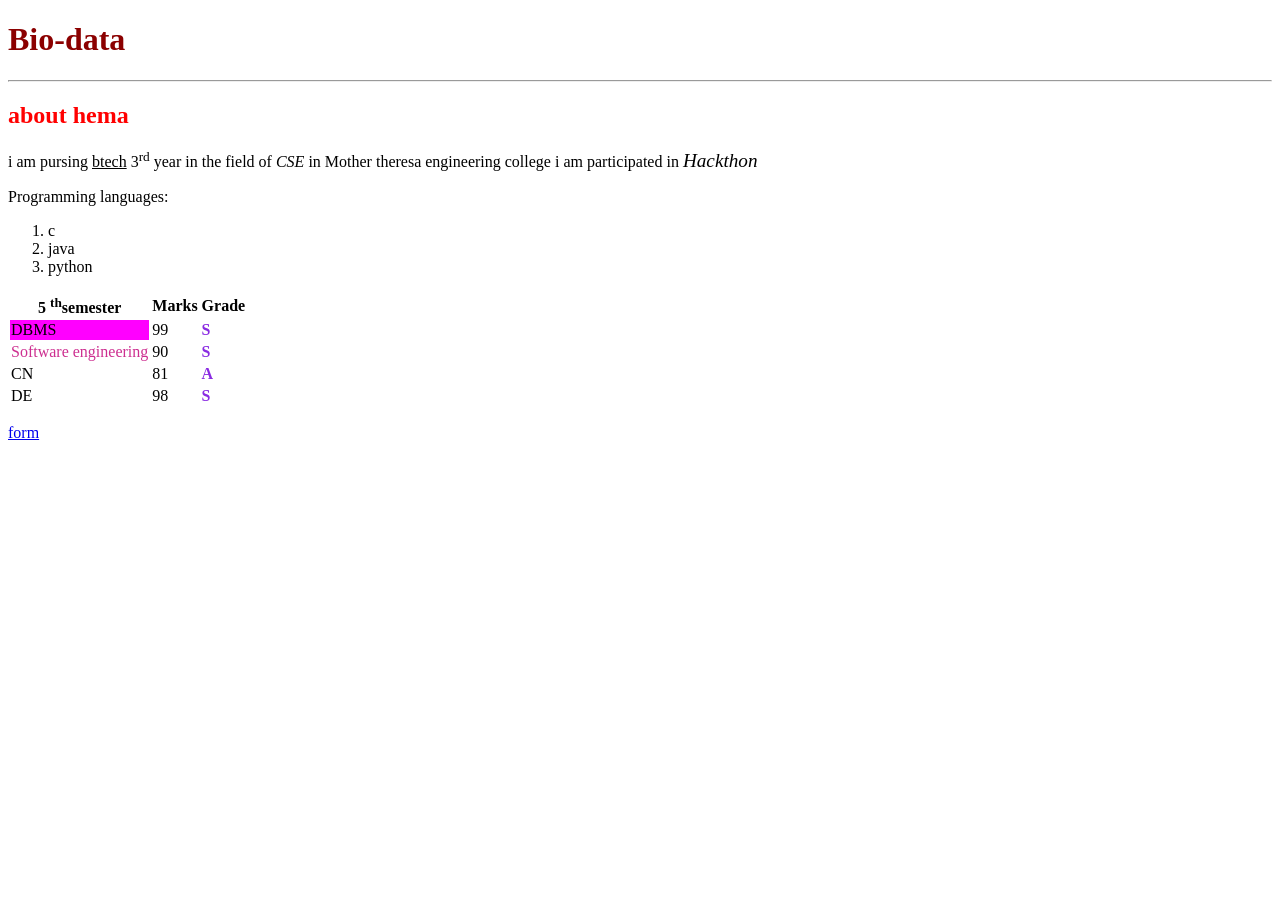
==== index.html @ e2f042f8 "HTML-CSS" ====
<!DOCTYPE html>
<html lang="en">
<head>
    <meta charset="UTF-8">
    <meta name="viewport" content="width=device-width, initial-scale=1.0">
    <title>Navya</title>
    <link rel="stylesheet" href="style.css">
</head>
<body>
    <h1>Bio-data</h1>
    <hr>
    <h2 style="color:red">about hema</h2>
    <p>i am pursing <u>btech</u> 3<sup>rd</sup> year in the field of <i>CSE</i> in Mother theresa engineering college i am participated in <Big><i>Hackthon</i></Big></p>
    <p>Programming languages:
        <br>
        <ol>
        <li>c</li>
         <li>java</li>
        <li>python</li>
        </ol></p>
        <p>
            <table>
                <tr>
                    <th>5 <sup>th</sup>semester</th>
                    <th>Marks</th>
                    <th>Grade</th>
                </tr>
                <tr>
                    <td class="myclass">DBMS</td>
                    <td>99</td>
                    <td><b>S</b></td>
                </tr>
                <tr>
                    <td id="id1">Software engineering</td>
                    <td>90</td>
                    <td><b>S</b></td>
                </tr>
                <tr>
                    <td>CN</td>
                    <td>81</td>
                    <td><b>A</b></td>
                </tr>
                <tr>
                    <td>DE</td>
                    <td>98</td>
                    <td><b>S</b></td>
                </tr>
            
            </table>
        </p>
<a href="form.html">form</a></body>
</html>
---- style.css ----
h1{
    color:darkred;
}
b{
    color:blueviolet;
}
#id1{
    color:rgb(205, 47, 144);
}
.myclass{
    background-color: fuchsia;
}
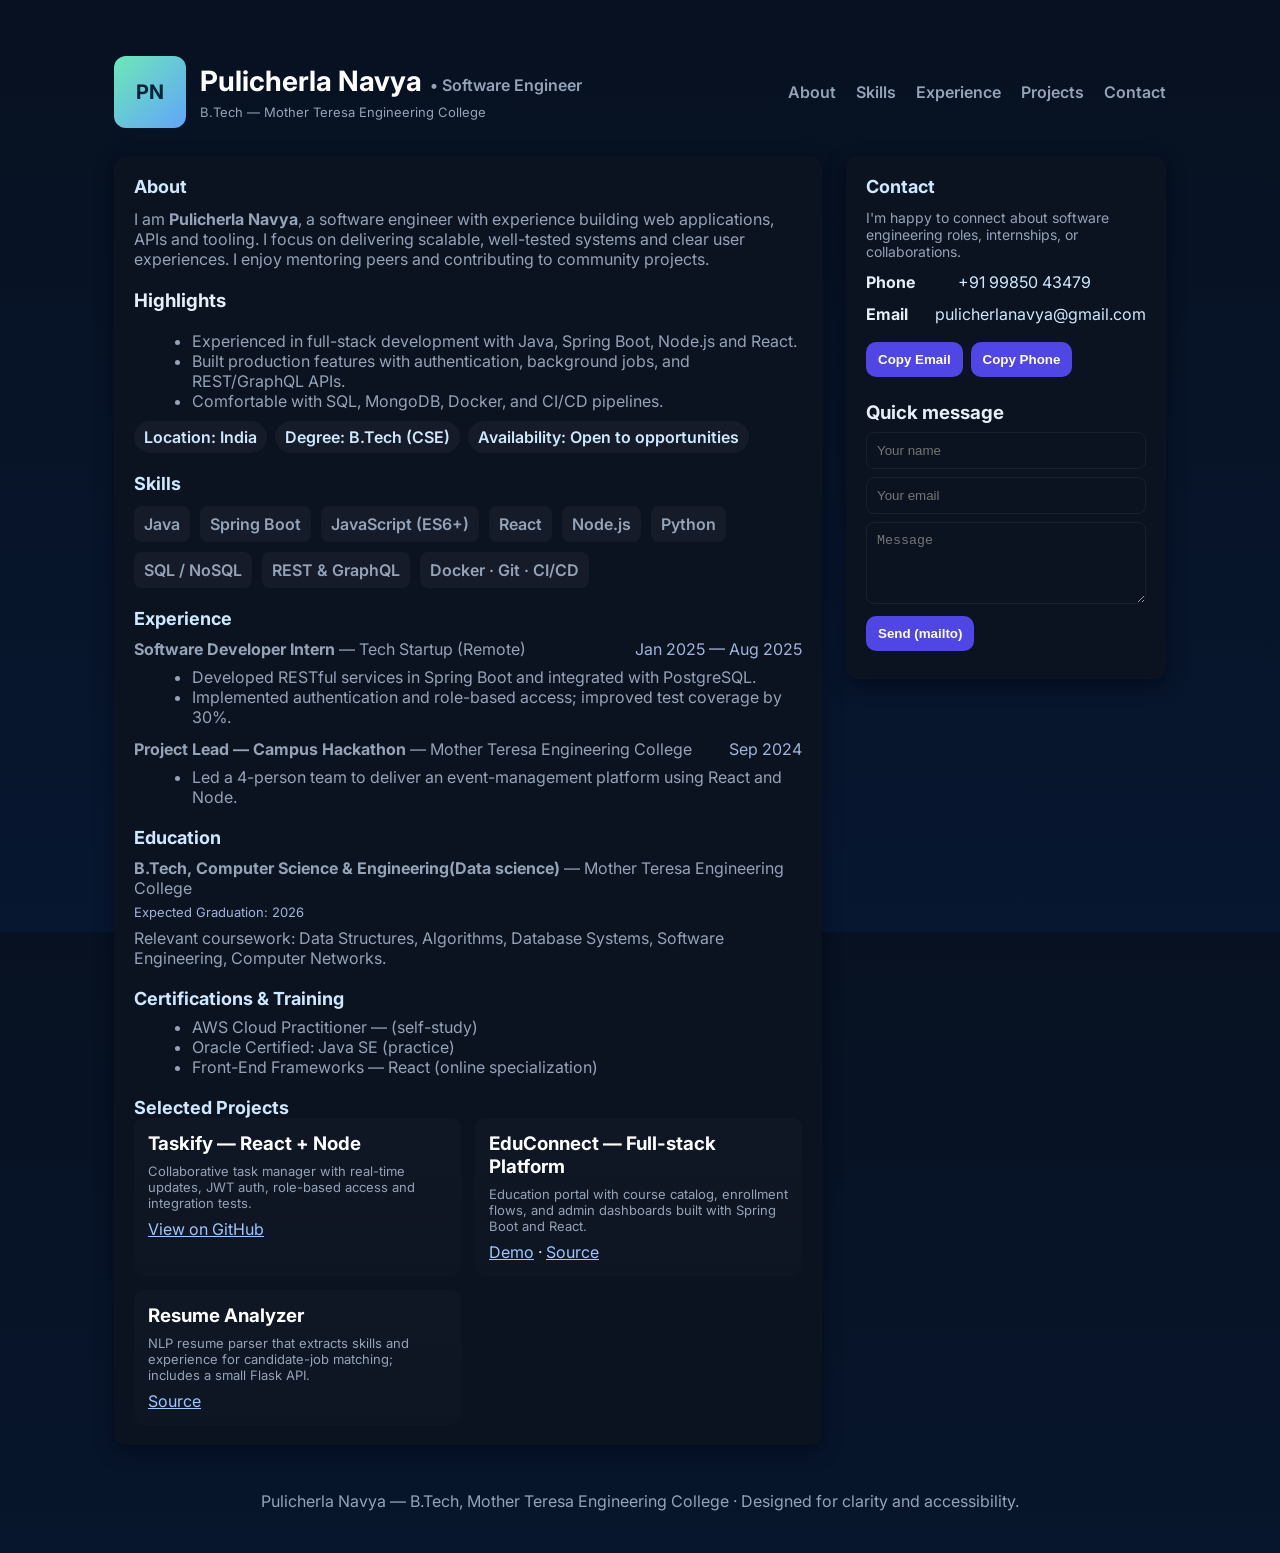
==== commit d409b9d8: "HTML-CSS" ====
--- a/index.html
+++ b/index.html
@@ -1,52 +1,209 @@
 <!DOCTYPE html>
 <html lang="en">
 <head>
-    <meta charset="UTF-8">
-    <meta name="viewport" content="width=device-width, initial-scale=1.0">
-    <title>Navya</title>
-    <link rel="stylesheet" href="style.css">
+    <meta charset="utf-8" />
+    <meta name="viewport" content="width=device-width,initial-scale=1" />
+    <title>Pulicherla Navya — Software Engineer</title>
+    <meta name="description" content="Pulicherla Navya — Software Engineer. Full-stack web developer skilled in Java, JavaScript, React, Node.js. Open to opportunities." />
+    <meta property="og:title" content="Pulicherla Navya — Software Engineer" />
+    <meta property="og:description" content="Full-stack web developer skilled in Java, JavaScript, React, Node.js. Open to opportunities." />
+    <meta property="og:type" content="website" />
+    <link href="https://fonts.googleapis.com/css2?family=Inter:wght@300;400;600;700&display=swap" rel="stylesheet">
+    <script type="application/ld+json">
+    {"@context":"http://schema.org","@type":"Person","name":"Pulicherla Navya","jobTitle":"Software Engineer","email":"pulicherlanavya@gmail.com","telephone":"+919985043479","alumniOf":"Mother Teresa Engineering College"}
+    </script>
+    <style>
+        :root{--bg:#0f1724;--card:#0b1220;--accent:#4f46e5;--muted:#94a3b8;--glass:rgba(255,255,255,0.04)}
+        *{box-sizing:border-box}
+        html,body{height:100%;margin:0;font-family:Inter,system-ui,-apple-system,Segoe UI,Roboto,'Helvetica Neue',Arial;color:#e6eef8;background:linear-gradient(180deg,#071121 0%,#071730 100%)}
+        .container{max-width:1100px;margin:32px auto;padding:24px}
+        header{display:flex;align-items:center;justify-content:space-between;gap:16px}
+        .brand{display:flex;align-items:center;gap:14px}
+        .avatar{width:72px;height:72px;border-radius:12px;background:linear-gradient(135deg,#6ee7b7,#60a5fa);display:flex;align-items:center;justify-content:center;color:#04263b;font-weight:700;font-size:20px}
+        nav a{color:var(--muted);text-decoration:none;margin-left:16px;font-weight:600}
+        .hero{display:grid;grid-template-columns:1fr 320px;gap:24px;margin-top:28px;align-items:start}
+        .card{background:var(--card);padding:20px;border-radius:12px;box-shadow:0 6px 18px rgba(2,6,23,0.6)}
+        h1{margin:0;font-size:28px;color:#fff}
+        h2{margin:0;font-size:18px;color:#cfe8ff}
+        p.lead{color:var(--muted);margin-top:12px}
+        .info-list{display:flex;flex-wrap:wrap;gap:8px;margin-top:10px}
+        .chip{background:var(--glass);padding:6px 10px;border-radius:999px;color:#cfe8ff;font-weight:600}
+        .skills{display:flex;flex-wrap:wrap;gap:10px;margin-top:12px}
+        .skill{background:rgba(255,255,255,0.04);padding:8px 10px;border-radius:8px;color:var(--muted);font-weight:600}
+        .right .contact-card{display:flex;flex-direction:column;gap:12px}
+        .contact-item{display:flex;align-items:center;gap:12px}
+        .btn{background:var(--accent);color:white;padding:10px 12px;border-radius:10px;border:none;font-weight:700;cursor:pointer}
+        section{margin-top:20px}
+        .projects{display:grid;grid-template-columns:repeat(auto-fit,minmax(240px,1fr));gap:14px}
+        .project{padding:14px;background:linear-gradient(180deg,rgba(255,255,255,0.02),rgba(255,255,255,0.01));border-radius:10px}
+        .project h3{margin:0 0 8px 0;color:#fff}
+        footer{margin-top:28px;padding:18px;text-align:center;color:var(--muted)}
+        form input,form textarea{width:100%;padding:10px;border-radius:8px;border:1px solid rgba(255,255,255,0.06);background:transparent;color:#dbeafe}
+        @media(max-width:880px){.hero{grid-template-columns:1fr}.avatar{width:64px;height:64px}}
+    </style>
 </head>
 <body>
-    <h1>Bio-data</h1>
-    <hr>
-    <h2 style="color:red">about hema</h2>
-    <p>i am pursing <u>btech</u> 3<sup>rd</sup> year in the field of <i>CSE</i> in Mother theresa engineering college i am participated in <Big><i>Hackthon</i></Big></p>
-    <p>Programming languages:
-        <br>
-        <ol>
-        <li>c</li>
-         <li>java</li>
-        <li>python</li>
-        </ol></p>
-        <p>
-            <table>
-                <tr>
-                    <th>5 <sup>th</sup>semester</th>
-                    <th>Marks</th>
-                    <th>Grade</th>
-                </tr>
-                <tr>
-                    <td class="myclass">DBMS</td>
-                    <td>99</td>
-                    <td><b>S</b></td>
-                </tr>
-                <tr>
-                    <td id="id1">Software engineering</td>
-                    <td>90</td>
-                    <td><b>S</b></td>
-                </tr>
-                <tr>
-                    <td>CN</td>
-                    <td>81</td>
-                    <td><b>A</b></td>
-                </tr>
-                <tr>
-                    <td>DE</td>
-                    <td>98</td>
-                    <td><b>S</b></td>
-                </tr>
-            
-            </table>
-        </p>
-<a href="form.html">form</a></body>
+    <div class="container">
+        <header>
+            <div class="brand">
+                <div class="avatar">PN</div>
+                <div>
+                    <div style="display:flex;gap:8px;align-items:baseline"><h1>Pulicherla Navya</h1><span style="color:var(--muted);font-weight:600">• Software Engineer</span></div>
+                    <div style="color:var(--muted);font-size:13px;margin-top:6px">B.Tech — Mother Teresa Engineering College</div>
+                </div>
+            </div>
+            <nav aria-label="Main navigation">
+                <a href="#about">About</a>
+                <a href="#skills">Skills</a>
+                <a href="#experience">Experience</a>
+                <a href="#projects">Projects</a>
+                <a href="#contact">Contact</a>
+            </nav>
+        </header>
+
+        <div class="hero">
+            <div class="card">
+                <h2 id="about">About</h2>
+                <p class="lead">I am <strong>Pulicherla Navya</strong>, a software engineer with experience building web applications, APIs and tooling. I focus on delivering scalable, well-tested systems and clear user experiences. I enjoy mentoring peers and contributing to community projects.</p>
+
+                <section aria-labelledby="highlights">
+                    <h3 id="highlights" style="margin-top:14px">Highlights</h3>
+                    <ul style="color:var(--muted);margin:8px 0 0 18px">
+                        <li>Experienced in full-stack development with Java, Spring Boot, Node.js and React.</li>
+                        <li>Built production features with authentication, background jobs, and REST/GraphQL APIs.</li>
+                        <li>Comfortable with SQL, MongoDB, Docker, and CI/CD pipelines.</li>
+                    </ul>
+                </section>
+
+                <div class="info-list">
+                    <div class="chip">Location: India</div>
+                    <div class="chip">Degree: B.Tech (CSE)</div>
+                    <div class="chip">Availability: Open to opportunities</div>
+                </div>
+
+                <section id="skills">
+                    <h2>Skills</h2>
+                    <div class="skills">
+                        <div class="skill">Java</div>
+                        <div class="skill">Spring Boot</div>
+                        <div class="skill">JavaScript (ES6+)</div>
+                        <div class="skill">React</div>
+                        <div class="skill">Node.js</div>
+                        <div class="skill">Python</div>
+                        <div class="skill">SQL / NoSQL</div>
+                        <div class="skill">REST & GraphQL</div>
+                        <div class="skill">Docker · Git · CI/CD</div>
+                    </div>
+                </section>
+
+                <section id="experience">
+                    <h2>Experience</h2>
+                    <div style="margin-top:10px;color:var(--muted)">
+                        <strong>Software Developer Intern</strong> — Tech Startup (Remote) <span style="float:right;color:#9fb4da">Jan 2025 — Aug 2025</span>
+                        <ul style="margin:8px 0 12px 18px">
+                            <li>Developed RESTful services in Spring Boot and integrated with PostgreSQL.</li>
+                            <li>Implemented authentication and role-based access; improved test coverage by 30%.</li>
+                        </ul>
+
+                        <strong>Project Lead — Campus Hackathon</strong> — Mother Teresa Engineering College <span style="float:right;color:#9fb4da">Sep 2024</span>
+                        <ul style="margin:8px 0 0 18px">
+                            <li>Led a 4-person team to deliver an event-management platform using React and Node.</li>
+                        </ul>
+                    </div>
+                </section>
+
+                <section id="education">
+                    <h2>Education</h2>
+                    <div style="margin-top:10px;color:var(--muted)">
+                        <strong>B.Tech, Computer Science & Engineering(Data science)</strong> — Mother Teresa Engineering College
+                        <div style="font-size:13px;color:#9fb4da;margin-top:6px">Expected Graduation: 2026</div>
+                        <div style="margin-top:8px">Relevant coursework: Data Structures, Algorithms, Database Systems, Software Engineering, Computer Networks.</div>
+                    </div>
+                </section>
+
+                <section id="certifications">
+                    <h2>Certifications & Training</h2>
+                    <ul style="color:var(--muted);margin:8px 0 0 18px">
+                        <li>AWS Cloud Practitioner — (self-study)</li>
+                        <li>Oracle Certified: Java SE (practice)</li>
+                        <li>Front-End Frameworks — React (online specialization)</li>
+                    </ul>
+                </section>
+
+                <section id="projects">
+                    <h2>Selected Projects</h2>
+                    <div class="projects">
+                        <article class="project">
+                            <h3>Taskify — React + Node</h3>
+                            <div style="color:var(--muted);font-size:13px">Collaborative task manager with real-time updates, JWT auth, role-based access and integration tests.</div>
+                            <div style="margin-top:8px"><a href="https://github.com/pulicherlanavya/taskify" style="color:#9fc7ff">View on GitHub</a></div>
+                        </article>
+                        <article class="project">
+                            <h3>EduConnect — Full-stack Platform</h3>
+                            <div style="color:var(--muted);font-size:13px">Education portal with course catalog, enrollment flows, and admin dashboards built with Spring Boot and React.</div>
+                            <div style="margin-top:8px"><a href="#" style="color:#9fc7ff">Demo</a> · <a href="#" style="color:#9fc7ff">Source</a></div>
+                        </article>
+                        <article class="project">
+                            <h3>Resume Analyzer</h3>
+                            <div style="color:var(--muted);font-size:13px">NLP resume parser that extracts skills and experience for candidate-job matching; includes a small Flask API.</div>
+                            <div style="margin-top:8px"><a href="#" style="color:#9fc7ff">Source</a></div>
+                        </article>
+                    </div>
+                </section>
+            </div>
+
+            <aside class="card right">
+                <div class="contact-card">
+                    <h2>Contact</h2>
+                    <div style="color:var(--muted);font-size:14px">I'm happy to connect about software engineering roles, internships, or collaborations.</div>
+
+                    <div class="contact-item"><strong style="width:80px;display:inline-block">Phone</strong><a href="tel:+919985043479" style="color:#cfe8ff;text-decoration:none">+91 99850 43479</a></div>
+                    <div class="contact-item"><strong style="width:80px;display:inline-block">Email</strong><a href="mailto:pulicherlanavya@gmail.com" style="color:#cfe8ff;text-decoration:none">pulicherlanavya@gmail.com</a></div>
+
+                    <div style="display:flex;gap:8px;margin-top:6px">
+                        <button class="btn" id="copyEmail">Copy Email</button>
+                        <button class="btn" id="copyPhone">Copy Phone</button>
+                    </div>
+
+                    <div style="margin-top:12px">
+                        <h3 style="margin:0 0 8px 0">Quick message</h3>
+                        <form id="contactForm">
+                            <input id="name" placeholder="Your name" required />
+                            <input id="email" placeholder="Your email" type="email" required style="margin-top:8px" />
+                            <textarea id="message" placeholder="Message" rows="4" style="margin-top:8px"></textarea>
+                            <button type="submit" class="btn" style="margin-top:8px">Send (mailto)</button>
+                        </form>
+                        <div id="formMsg" style="color:var(--muted);margin-top:8px;font-size:13px"></div>
+                    </div>
+                </div>
+            </aside>
+        </div>
+
+        <footer>
+            <div style="color:var(--muted)">Pulicherla Navya — B.Tech, Mother Teresa Engineering College · Designed for clarity and accessibility.</div>
+        </footer>
+    </div>
+
+    <script>
+        document.getElementById('copyEmail').addEventListener('click',async()=>{
+            await navigator.clipboard.writeText('pulicherlanavya@gmail.com');
+            alert('Email copied to clipboard');
+        });
+        document.getElementById('copyPhone').addEventListener('click',async()=>{
+            await navigator.clipboard.writeText('+919985043479');
+            alert('Phone copied to clipboard');
+        });
+
+        document.getElementById('contactForm').addEventListener('submit',function(e){
+            e.preventDefault();
+            const name=document.getElementById('name').value||'';
+            const email=document.getElementById('email').value||'pulicherlanavya@gmail.com';
+            const message=document.getElementById('message').value||'';
+            const subject=encodeURIComponent('Portfolio message from '+name);
+            const body=encodeURIComponent('Name: '+name+'\nEmail: '+email+'\n\n'+message);
+            window.location.href = `mailto:pulicherlanavya@gmail.com?subject=${subject}&body=${body}`;
+            document.getElementById('formMsg').textContent='Opening your mail client to send the message.';
+        });
+    </script>
+</body>
 </html>
